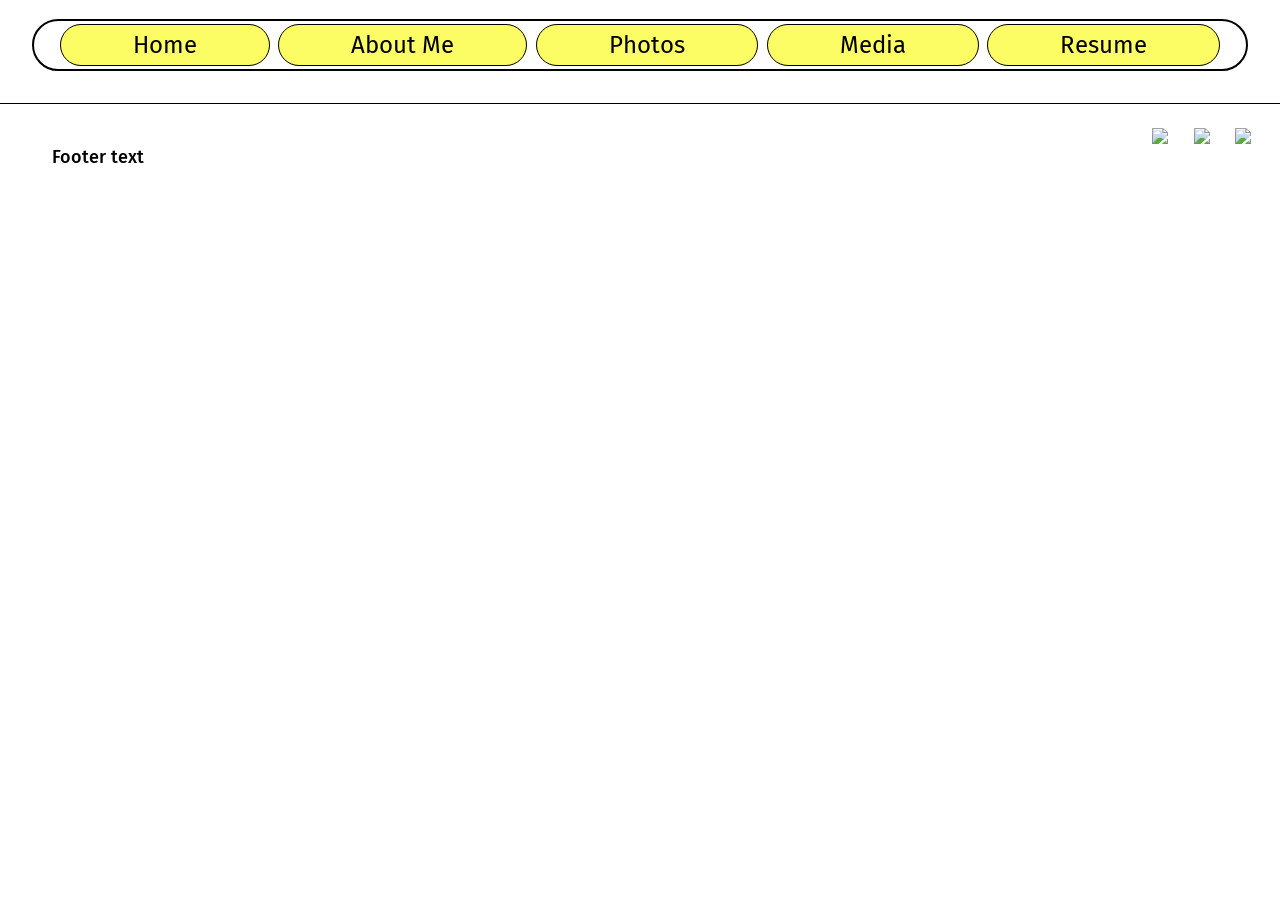
==== about.html @ b935eb1f "New pages, updated styling and navbar" ====
<!DOCTYPE html>
<html lang="en">
    <head>
        <meta charset="UTF-8">
        <meta http-equiv="X-UA-Compatible" content="IE=edge">
        <meta name="viewport" content="width=device-width, initial-scale=1.0">
        <title>Anaya Brodie | About Me</title>
        <link rel="stylesheet" href="style.css">
        <link rel="preconnect" href="https://fonts.googleapis.com">
        <link rel="preconnect" href="https://fonts.gstatic.com" crossorigin>
        <link href="https://fonts.googleapis.com/css2?family=Fira+Sans:ital,wght@0,400;0,500;0,600;1,400&family=Libre+Baskerville:ital,wght@0,400..700;1,400..700&display=swap" rel="stylesheet">

    
    </head>

    <body>
        <my-navbar></my-navbar>



        <my-footer></my-footer>
        <script src="component.js"></script>
    </body>
</html>
---- style.css ----
/* ------------------Body------------------ */
body {
    margin: 0 auto;
    padding: 0;
    display: flex;
    flex-direction: column;

    background-color: rgb(255, 255, 255);
    /* background-color: rgb(253, 253, 150); */
    /* background-color: rgb(252, 252, 100); */
    /* background-color: rgb(150, 253, 202); */
}
h1 {
    font-size: 90px;
    margin: 0;
}
h2 {
    font-size: 70px;
    margin: 0;
}
h5 {
    font-size: 24px;
}
a {
    text-decoration: none;
}

/* ------------------Font Classes------------------ */
.black-text {
    color: black;
}
.libre-baskerville {
    font-family: "Libre Baskerville", serif;
    font-optical-sizing: auto;
    font-style: normal;
}
.fira-sans-regular {
    font-family: "Fira Sans", sans-serif;
    font-weight: 400;
    font-style: normal;
}
.fira-sans-medium {
    font-family: "Fira Sans", sans-serif;
    font-weight: 500;
    font-style: normal;
}
.fira-sans-semibold {
    font-family: "Fira Sans", sans-serif;
    font-weight: 600;
    font-style: normal;
}
.fira-sans-regular-italic {
    font-family: "Fira Sans", sans-serif;
    font-weight: 400;
    font-style: italic;
}



/* ------------------Navigation Bar------------------ */
.navbar {
    max-width: 100%;
    margin: 1.2em 2em 1em 2em;
    border: 2px solid;
    border-radius: 100px;
    background-color: white;
    display: flex;
    justify-content: space-between;
    flex-direction: row;
}
.navbar a {
    height: fit-content;
    display: inline;
}
.navbar a img {
    height: 3em;
    display: inline;
    /* width: 3em; */
    margin-right: 1vw;
    margin-left: 1vw;
}
.nav {
    /* margin-left: auto; */
    display: flex;
    justify-content: space-between;
    width: 100%;
    padding: 0 2vw;
    align-items: center;
    line-height: 3em;
}
.option {
    font-weight: normal;
    margin: 0;
}
.option a {
    padding: 0.25em 3em;
    background-color: #FCFC64;
    border: 1px solid black;
    border-radius: 100px;
}



/* ------------------Footer------------------ */
footer {
    display: flex;
    margin-top: 1em;
    padding: 1.5em 1em 1em 1em;
    border-top: 1px black solid;
    flex-direction: row;
}
footer p {
    font-size: 18px;
    margin-left: 2em;
    line-height: 1.25em;
    color: rgba(0, 0, 0, 0.7);
}
.socials {
    display: flex;
    flex-direction: row;
    justify-content: flex-end;
    position: relative;
    margin-left: auto;
}
.socials img {
    margin-left: 1vw;
    margin-right: 1vw;
}



/* ------------------Home Page------------------ */
main {
    margin: 0 2em;
    position: relative;
    justify-content: center;
    text-align: center;

    overflow-y: hidden;
    /* border: 2px solid; */
    border-radius: 100px;

}
main img {
    width: 100%;
    font-size: 0px;
    object-fit:inherit;
    
}
#header-overlay {
    position: absolute;
    top: 0;
    left: 0;
    bottom: 0;
    right: 0;
    height: 100%;
    width: 60%;

    line-height: 7em;
    text-align: center;
}
#header {
    margin-top: 22%;
}
#header h1, #header h2 {
    color: #FCFC64;
    -webkit-text-stroke-width: 1px;
    -webkit-text-stroke-color: black;
}
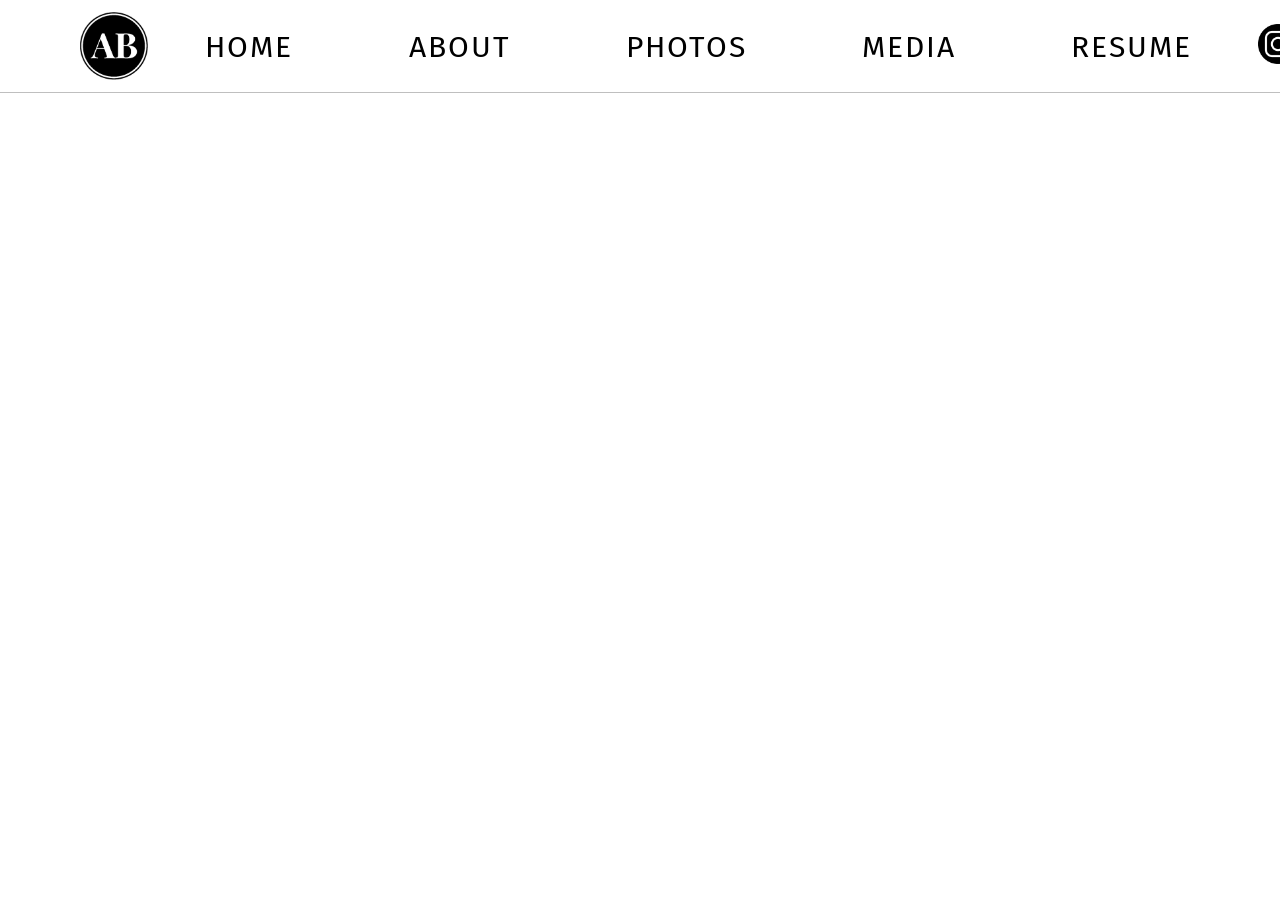
==== commit bd7a309e: "Implemented new banner and fonts" ====
--- a/about.html
+++ b/about.html
@@ -8,8 +8,8 @@
         <link rel="stylesheet" href="style.css">
         <link rel="preconnect" href="https://fonts.googleapis.com">
         <link rel="preconnect" href="https://fonts.gstatic.com" crossorigin>
-        <link href="https://fonts.googleapis.com/css2?family=Fira+Sans:ital,wght@0,400;0,500;0,600;1,400&family=Libre+Baskerville:ital,wght@0,400..700;1,400..700&display=swap" rel="stylesheet">
-
+        <link href="https://fonts.googleapis.com/css2?family=Fira+Sans:ital,wght@0,400;0,500;0,600;1,400&display=swap" rel="stylesheet">
+        <link href="https://fonts.googleapis.com/css2?family=Syne:wght@400..800&display=swap" rel="stylesheet">
     
     </head>
 
--- a/style.css
+++ b/style.css
@@ -1,6 +1,6 @@
 /* ------------------Body------------------ */
 body {
-    margin: 0 auto;
+    margin: 0;
     padding: 0;
     display: flex;
     flex-direction: column;
@@ -11,15 +11,15 @@
     /* background-color: rgb(150, 253, 202); */
 }
 h1 {
-    font-size: 90px;
+    font-size: 180px;
     margin: 0;
 }
 h2 {
-    font-size: 70px;
+    font-size: 56px;
     margin: 0;
 }
 h5 {
-    font-size: 24px;
+    font-size: 30px;
 }
 a {
     text-decoration: none;
@@ -55,54 +55,91 @@
     font-style: italic;
 }
 
+.playfair-display-900 {
+  font-family: "Playfair Display", serif;
+  font-optical-sizing: auto;
+  font-weight: 900;
+  font-style: normal;
+}
+.abril-fatface-regular {
+  font-family: "Abril Fatface", serif;
+  font-weight: 400;
+  font-style: normal;
+}
+.archivo-black-regular {
+  font-family: "Archivo Black", sans-serif;
+  font-weight: 400;
+  font-style: normal;
+}
+.syne-700 {
+  font-family: "Syne", sans-serif;
+  font-optical-sizing: auto;
+  font-weight: 700;
+  font-style: normal;
+}
 
 
 /* ------------------Navigation Bar------------------ */
 .navbar {
     max-width: 100%;
-    margin: 1.2em 2em 1em 2em;
-    border: 2px solid;
-    border-radius: 100px;
+    margin: 0;
+    padding: 0.75em 5em;
+    display: flex;
+    flex-direction: row;
+    justify-content: space-between;
+    align-items: center;
     background-color: white;
-    display: flex;
-    justify-content: space-between;
-    flex-direction: row;
-}
-.navbar a {
+    border-bottom: 1.5px solid rgba(0, 0, 0, 0.25);
+}
+/* .navbar a {
+    width: fit-content;
     height: fit-content;
     display: inline;
-}
-.navbar a img {
-    height: 3em;
+} */
+
+.logo img {
+    height: 4.25em;
+    display: block;
+}
+
+.nav {
+    display: flex;
+    justify-content: center;
+    align-items: center;
+    flex-grow: 1;
+}
+/* .nav a img {
+    height: 4em;
     display: inline;
-    /* width: 3em; */
-    margin-right: 1vw;
+    /* width: 3em;
+    /* margin-right: 1vw;
     margin-left: 1vw;
-}
-.nav {
-    /* margin-left: auto; */
-    display: flex;
-    justify-content: space-between;
-    width: 100%;
-    padding: 0 2vw;
-    align-items: center;
-    line-height: 3em;
-}
+} */
+
 .option {
     font-weight: normal;
     margin: 0;
 }
 .option a {
-    padding: 0.25em 3em;
-    background-color: #FCFC64;
-    border: 1px solid black;
-    border-radius: 100px;
+    padding: 0.25em 4.5vw;
+    text-decoration: none;
+    letter-spacing: 2px;
+}
+
+.socials {
+    display: flex;
+    flex-direction: row;
+    justify-content: center;
+}
+.socials img {
+    height: 2.5em;
+    padding: 0 0.5em;
 }
 
 
 
 /* ------------------Footer------------------ */
-footer {
+/* footer {
     display: flex;
     margin-top: 1em;
     padding: 1.5em 1em 1em 1em;
@@ -125,23 +162,21 @@
 .socials img {
     margin-left: 1vw;
     margin-right: 1vw;
-}
+} */
 
 
 
 /* ------------------Home Page------------------ */
-main {
-    margin: 0 2em;
+#home-main {
+    margin: 0;
+    /* border-top: 1px solid black; */
     position: relative;
     justify-content: center;
     text-align: center;
-
     overflow-y: hidden;
-    /* border: 2px solid; */
-    border-radius: 100px;
-
-}
-main img {
+
+}
+#home-main img {
     width: 100%;
     font-size: 0px;
     object-fit:inherit;
@@ -154,16 +189,19 @@
     bottom: 0;
     right: 0;
     height: 100%;
-    width: 60%;
-
-    line-height: 7em;
-    text-align: center;
-}
-#header {
-    margin-top: 22%;
-}
-#header h1, #header h2 {
-    color: #FCFC64;
-    -webkit-text-stroke-width: 1px;
-    -webkit-text-stroke-color: black;
-}
+    width: 100%;
+}
+
+#header h2 {
+    color: #1A2238;
+    margin-top: 12%;
+    margin-left: 10%;
+    letter-spacing: 1px;
+    text-align: left;
+    white-space: pre;
+}
+#header h1 {
+    color: #1A2238;
+    letter-spacing: -3px;
+    -webkit-text-stroke: 1px #1A2238;
+}
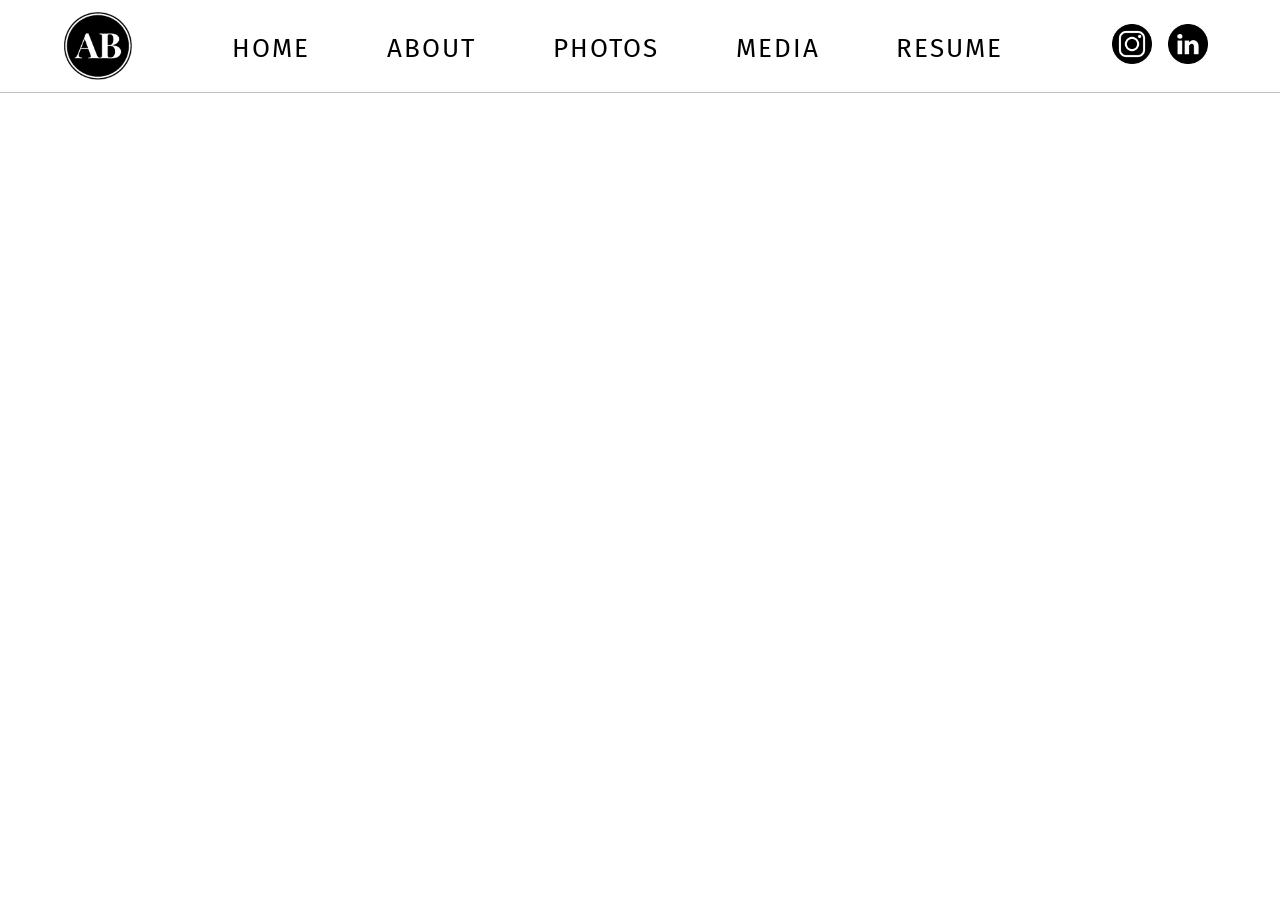
==== commit 77907313: "Added page transistions, updated homepage eyecacthers" ====
--- a/about.html
+++ b/about.html
@@ -14,6 +14,7 @@
     </head>
 
     <body>
+        <div id="fade-overlay"></div>
         <my-navbar></my-navbar>
 
 
--- a/style.css
+++ b/style.css
@@ -15,7 +15,7 @@
     margin: 0;
 }
 h2 {
-    font-size: 56px;
+    font-size: 40px;
     margin: 0;
 }
 h5 {
@@ -24,15 +24,31 @@
 a {
     text-decoration: none;
 }
+
+
+/* ------------------Fade Overlay------------------ */
+#fade-overlay {
+    position: fixed;
+    top: 0;
+    left: 0;
+    width: 100%;
+    height: 100%;
+    background-color: white;
+    z-index: 10000;
+    pointer-events: none;
+    transition: opacity 0.6s ease-in-out;
+}
+.fade-out {
+    opacity: 0;
+}
+
 
 /* ------------------Font Classes------------------ */
 .black-text {
     color: black;
 }
-.libre-baskerville {
-    font-family: "Libre Baskerville", serif;
-    font-optical-sizing: auto;
-    font-style: normal;
+.dark-navy-text {
+    color: #1A2238;
 }
 .fira-sans-regular {
     font-family: "Fira Sans", sans-serif;
@@ -53,23 +69,6 @@
     font-family: "Fira Sans", sans-serif;
     font-weight: 400;
     font-style: italic;
-}
-
-.playfair-display-900 {
-  font-family: "Playfair Display", serif;
-  font-optical-sizing: auto;
-  font-weight: 900;
-  font-style: normal;
-}
-.abril-fatface-regular {
-  font-family: "Abril Fatface", serif;
-  font-weight: 400;
-  font-style: normal;
-}
-.archivo-black-regular {
-  font-family: "Archivo Black", sans-serif;
-  font-weight: 400;
-  font-style: normal;
 }
 .syne-700 {
   font-family: "Syne", sans-serif;
@@ -91,31 +90,16 @@
     background-color: white;
     border-bottom: 1.5px solid rgba(0, 0, 0, 0.25);
 }
-/* .navbar a {
-    width: fit-content;
-    height: fit-content;
-    display: inline;
-} */
-
 .logo img {
     height: 4.25em;
     display: block;
 }
-
 .nav {
     display: flex;
     justify-content: center;
     align-items: center;
     flex-grow: 1;
 }
-/* .nav a img {
-    height: 4em;
-    display: inline;
-    /* width: 3em;
-    /* margin-right: 1vw;
-    margin-left: 1vw;
-} */
-
 .option {
     font-weight: normal;
     margin: 0;
@@ -125,7 +109,6 @@
     text-decoration: none;
     letter-spacing: 2px;
 }
-
 .socials {
     display: flex;
     flex-direction: row;
@@ -136,6 +119,70 @@
     padding: 0 0.5em;
 }
 
+/* --------Navigation Bar - OPTIMIZED -------- */
+.nav-toggle, .nav-button {
+    display: none;
+}
+@media screen and (max-width: 1600px) {
+    .navbar {
+        padding: 0.75em 4em; 
+    }
+    .option a {
+        padding: 0.25em 3vw;
+        font-size: 26px;
+    }
+}
+@media screen and (max-width: 1024px) {
+    .navbar {
+        padding: 0.75em 2em; 
+    }
+    .option a {
+        padding: 0.25em 2vw;
+        font-size: 20px;
+    }
+}
+@media screen and (max-width: 850px) {
+    .navbar {
+        position: relative; 
+    }
+    .nav-button {
+        display: block;
+        font-size: 20px;
+        letter-spacing: 2px;
+        cursor: pointer;
+        padding: 10px;
+        border-left: 1px solid rgba(0,0,0,0.1);
+        border-right: 1px solid rgba(0,0,0,0.1);
+    }
+    .nav {
+        display: none; 
+        flex-direction: column;
+        
+        position: absolute;
+        top: 100%;
+        left: 50%; /* Move the left edge to the center of the navbar */
+        transform: translateX(-61.5%);
+        width: 200px;
+        
+        background-color: white;
+        border: 1.5px solid rgba(0, 0, 0, 0.25);
+        z-index: 999;
+    }
+    .option a {
+        padding: 0.5em;
+        display: block;
+        text-align: center;
+        border-bottom: 1.5px solid rgba(0, 0, 0, 0.25);
+    }
+    .nav-toggle:checked ~ .nav {
+        display: flex;
+    }
+    .nav-toggle {
+        display: none;
+    }
+    .logo img { height: 3em; }
+    .socials img { height: 2em; }
+}
 
 
 /* ------------------Footer------------------ */
@@ -193,15 +240,12 @@
 }
 
 #header h2 {
-    color: #1A2238;
-    margin-top: 12%;
-    margin-left: 10%;
+    margin-top: 18%;
+    margin-left: 6%;
     letter-spacing: 1px;
     text-align: left;
     white-space: pre;
 }
 #header h1 {
-    color: #1A2238;
     letter-spacing: -3px;
-    -webkit-text-stroke: 1px #1A2238;
-}
+}
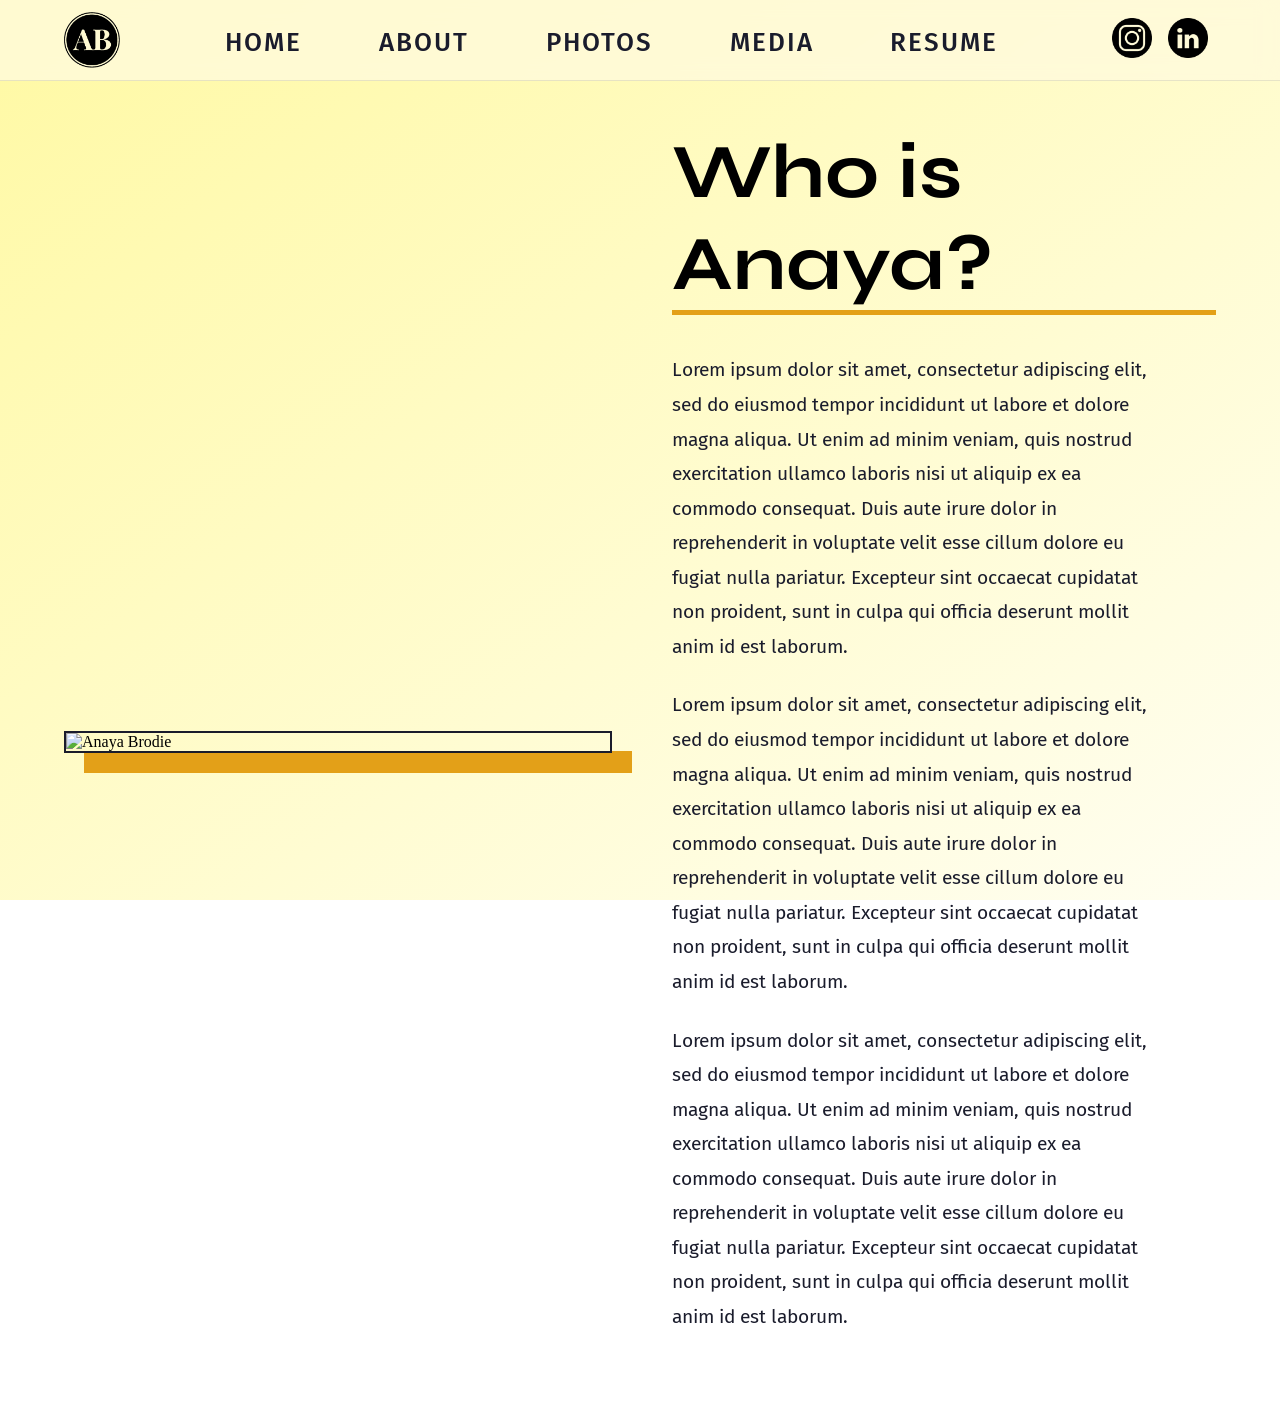
==== commit 836b7af3: "Finish about.html" ====
--- a/about.html
+++ b/about.html
@@ -17,7 +17,38 @@
         <div id="fade-overlay"></div>
         <my-navbar></my-navbar>
 
+        <main class="amain">
+            <div class="about-visuals">
+                <div class="img-wrapper">
+                    <img src="images/improv-1.jpg" alt="Anaya Brodie">
+                </div>
+            </div>
 
+            <div class="about-content">
+                <h1 class="dark-navy-text syne-700">Who is Anaya?</h1>
+                <p class="para fira-sans-regular">
+                    Lorem ipsum dolor sit amet, consectetur adipiscing elit, sed do eiusmod tempor 
+                    incididunt ut labore et dolore magna aliqua. Ut enim ad minim veniam, quis 
+                    nostrud exercitation ullamco laboris nisi ut aliquip ex ea commodo consequat. 
+                    Duis aute irure dolor in reprehenderit in voluptate velit esse cillum dolore eu fugiat nulla pariatur. 
+                    Excepteur sint occaecat cupidatat non proident, sunt in culpa qui officia deserunt mollit anim id est laborum.
+                </p>
+                <p class="para fira-sans-regular">
+                    Lorem ipsum dolor sit amet, consectetur adipiscing elit, sed do eiusmod tempor 
+                    incididunt ut labore et dolore magna aliqua. Ut enim ad minim veniam, quis 
+                    nostrud exercitation ullamco laboris nisi ut aliquip ex ea commodo consequat. 
+                    Duis aute irure dolor in reprehenderit in voluptate velit esse cillum dolore eu fugiat nulla pariatur. 
+                    Excepteur sint occaecat cupidatat non proident, sunt in culpa qui officia deserunt mollit anim id est laborum.
+                </p>
+                <p class="para fira-sans-regular">
+                    Lorem ipsum dolor sit amet, consectetur adipiscing elit, sed do eiusmod tempor 
+                    incididunt ut labore et dolore magna aliqua. Ut enim ad minim veniam, quis 
+                    nostrud exercitation ullamco laboris nisi ut aliquip ex ea commodo consequat. 
+                    Duis aute irure dolor in reprehenderit in voluptate velit esse cillum dolore eu fugiat nulla pariatur. 
+                    Excepteur sint occaecat cupidatat non proident, sunt in culpa qui officia deserunt mollit anim id est laborum.
+                </p>
+            </div>
+        </main>
 
         <my-footer></my-footer>
         <script src="component.js"></script>
--- a/style.css
+++ b/style.css
@@ -5,17 +5,19 @@
     display: flex;
     flex-direction: column;
 
-    background-color: rgb(255, 255, 255);
-    /* background-color: rgb(253, 253, 150); */
-    /* background-color: rgb(252, 252, 100); */
-    /* background-color: rgb(150, 253, 202); */
+    background: linear-gradient(145deg, #FFF9A3 0%, #FFFEF2 100%);
+    background-attachment: fixed;
 }
 h1 {
-    font-size: 180px;
+    font-size: 140px;
     margin: 0;
 }
 h2 {
     font-size: 40px;
+    margin: 0;
+}
+h3 {
+    font-size: 56px;
     margin: 0;
 }
 h5 {
@@ -44,11 +46,8 @@
 
 
 /* ------------------Font Classes------------------ */
-.black-text {
-    color: black;
-}
-.dark-navy-text {
-    color: #1A2238;
+.navy-text {
+    color: #1A1C2C;
 }
 .fira-sans-regular {
     font-family: "Fira Sans", sans-serif;
@@ -87,11 +86,12 @@
     flex-direction: row;
     justify-content: space-between;
     align-items: center;
-    background-color: white;
-    border-bottom: 1.5px solid rgba(0, 0, 0, 0.25);
+    background-color: rgba(255, 250, 220, 0.8); /* Semi-transparent pastel */
+    backdrop-filter: blur(10px); /* Modern "glass" effect */
+    border-bottom: 1px solid rgba(26, 28, 44, 0.1);
 }
 .logo img {
-    height: 4.25em;
+    height: 3.5em;
     display: block;
 }
 .nav {
@@ -108,6 +108,13 @@
     padding: 0.25em 4.5vw;
     text-decoration: none;
     letter-spacing: 2px;
+    color: #1A1C2C;
+    font-weight: 500;
+}
+.option a:hover {
+    text-decoration: underline;
+    text-underline-offset: 8px;
+    color: #565d91;
 }
 .socials {
     display: flex;
@@ -185,67 +192,208 @@
 }
 
 
-/* ------------------Footer------------------ */
-/* footer {
-    display: flex;
-    margin-top: 1em;
-    padding: 1.5em 1em 1em 1em;
-    border-top: 1px black solid;
-    flex-direction: row;
-}
-footer p {
-    font-size: 18px;
-    margin-left: 2em;
-    line-height: 1.25em;
-    color: rgba(0, 0, 0, 0.7);
-}
-.socials {
-    display: flex;
-    flex-direction: row;
-    justify-content: flex-end;
+/* ------------------Home Page------------------ */
+#hero-layout {
+    width: 100%;
+    display: flex;
+    justify-content: center;
+    align-items: flex-start; 
+    height: 95vh; 
+    overflow: hidden;
+    
+}
+.hero-container {
     position: relative;
-    margin-left: auto;
-}
-.socials img {
-    margin-left: 1vw;
-    margin-right: 1vw;
-} */
-
-
-
-/* ------------------Home Page------------------ */
-#home-main {
-    margin: 0;
-    /* border-top: 1px solid black; */
-    position: relative;
-    justify-content: center;
+    display: flex;
+    justify-content: center;
+    width: 100%;
+    /* ADJUST THIS: This is the gap between your Navbar and the Image */
+    margin-top: 0; 
+}
+.hero-image {
+    display: block;
+    width: auto;
+    height: 95.5vh;
+    object-fit: contain;
+    /* filter: drop-shadow(0 10px 30px rgba(0,0,0,0.1)); */
+}
+#header {
+    position: absolute;
+    bottom: 20%; 
+    width: 100%;
     text-align: center;
-    overflow-y: hidden;
-
-}
-#home-main img {
-    width: 100%;
-    font-size: 0px;
-    object-fit:inherit;
-    
-}
-#header-overlay {
-    position: absolute;
-    top: 0;
-    left: 0;
-    bottom: 0;
-    right: 0;
-    height: 100%;
-    width: 100%;
-}
-
+    z-index: 10;
+}
+#header h1 {
+    margin: 0;
+    line-height: 0.9;
+    text-shadow: 
+        -2px -2px 0 white,
+        2px -2px 0 white,
+        -2px  2px 0 white,
+        2px  2px 0 white;
+}
 #header h2 {
-    margin-top: 18%;
-    margin-left: 6%;
+    margin-top: 0.2em;
+    letter-spacing: 2px;
+    color: white;
+}
+
+
+/* ------------------Resume Page------------------ */
+#resume-main {
+    padding: 2em 0;
+    display: flex;
+    justify-content: center;
+    align-items: flex-start;
+    gap: 9vw; /* Space between columns */
+    /* background: linear-gradient(135deg, #F9F9A3 0%, #F8F2F9 100%); */
+}
+.container {
+    flex: 0 1 37.5vw;
+    min-width: 300px;
+    display: flex;
+    flex-direction: column;
+    align-items: center;
+}
+.img-container, .resume-scroll-container .scroll-wrapper {
+    width: 100%;
+    aspect-ratio: 1 / 1; /* This ensures the height always matches the width */
+    margin: 1em 0;
+    border: 2px solid #1A1C2C;
+    box-sizing: border-box;
+    display: flex;
+    align-items: flex-start; /* Keeps resume/image at the top */
+    background-color: white;
+    box-shadow: 0 10px 30px rgba(0, 0, 0, 0.05);
+    overflow: hidden; /* Standard for headshot */
+}
+.img-container img {
+    display: block;
+    width: 100%;
+    height: auto;
+}
+.resume-scroll-container .scroll-wrapper {
+    overflow-y: scroll;
+}
+.scroll-wrapper img {
+    width: 100%;
+    height: auto;
+    display: block;
+}
+.scroll-wrapper::-webkit-scrollbar {
+    width: 6px;
+}
+.scroll-wrapper::-webkit-scrollbar-thumb {
+    background: #f2c1f8;
+    border-radius: 10px;
+}
+.download-button {
+    background-color: #E3A018; /* Rich Amber */
+    color: white !important;
+    border: none;
+    padding: 10px 22px;
+    border-radius: 4px;
+    text-transform: uppercase;
     letter-spacing: 1px;
+    font-size: 0.85em;
+    transition: 0.3s ease;
+}
+
+.download-button:hover {
+    background-color: #1A1C2C; /* Swaps to Navy on hover for a sharp look */
+    transform: translateY(-2px);
+    box-shadow: 0 5px 15px rgba(227, 160, 24, 0.3);
+}
+.download-button:active {
+    transform: translateY(0) scale(0.98);
+}
+
+
+/* ------------------Photos Page------------------ */
+#photo-main {
+    padding: 3em 1vw;
+    display: flex;
+    justify-content: center;
+    align-items: flex-start;
+    gap: 1.5vw;
+    min-height: 100vh;
+    box-sizing: border-box;
+}
+.photo-col {
+    flex: 3;
+    display: flex;
+    flex-direction: column;
+    gap: 20px;
+}
+.buffer-col {
+    flex: 1;
+    text-align: center;
+    padding-top: 10vh;
+    position: sticky;
+    top: 20%;
+}
+.photo-col img {
+    width: 100%;
+    height: auto;
+    border: 2px solid #1A1C2C;
+    box-shadow: 0 10px 25px rgba(0,0,0,0.1);
+}
+.buffer-col h3 {
+    font-size: 8em;
+    line-height: 1.4;
+    text-transform: uppercase;
+    letter-spacing: 2px;
+    writing-mode: vertical-rl;
+    text-orientation: mixed;
+}
+
+
+/* ------------------About Page------------------ */
+.amain {
+    display: grid;
+    grid-template-columns: 1fr 1fr;
+    align-items: center;
+    gap: 5vw;
+    padding: 5vh 5vw;
+    min-height: 100vh;
+    width: 100%;
+    box-sizing: border-box;
+}
+.about-visuals {
+    width: 100%;
+}
+.img-wrapper img {
+    width: 100%;
+    height: auto;
+    display: block;
+    border: 2px solid #1A1C2C;
+    box-shadow: 20px 20px 0px #E3A018; 
+}
+.about-content {
     text-align: left;
-    white-space: pre;
-}
-#header h1 {
-    letter-spacing: -3px;
-}
+}
+.about-content h1 {
+    font-size: clamp(3rem, 6vw, 5.5rem);
+    margin-bottom: 0.5em;
+    border-bottom: 5px solid #E3A018;
+    width: fit-content;
+}
+.para {
+    font-size: 1.2rem;
+    line-height: 1.8;
+    color: #1A1C2C;
+    margin-bottom: 1.5rem;
+    max-width: 90%;
+}
+
+
+@media (max-width: 1024px) {
+    .amain {
+        grid-template-columns: 1fr; /* Switches to 1 column */
+        padding-top: 10vh;
+    }
+    .about-content {
+        margin-top: 3em;
+    }
+}
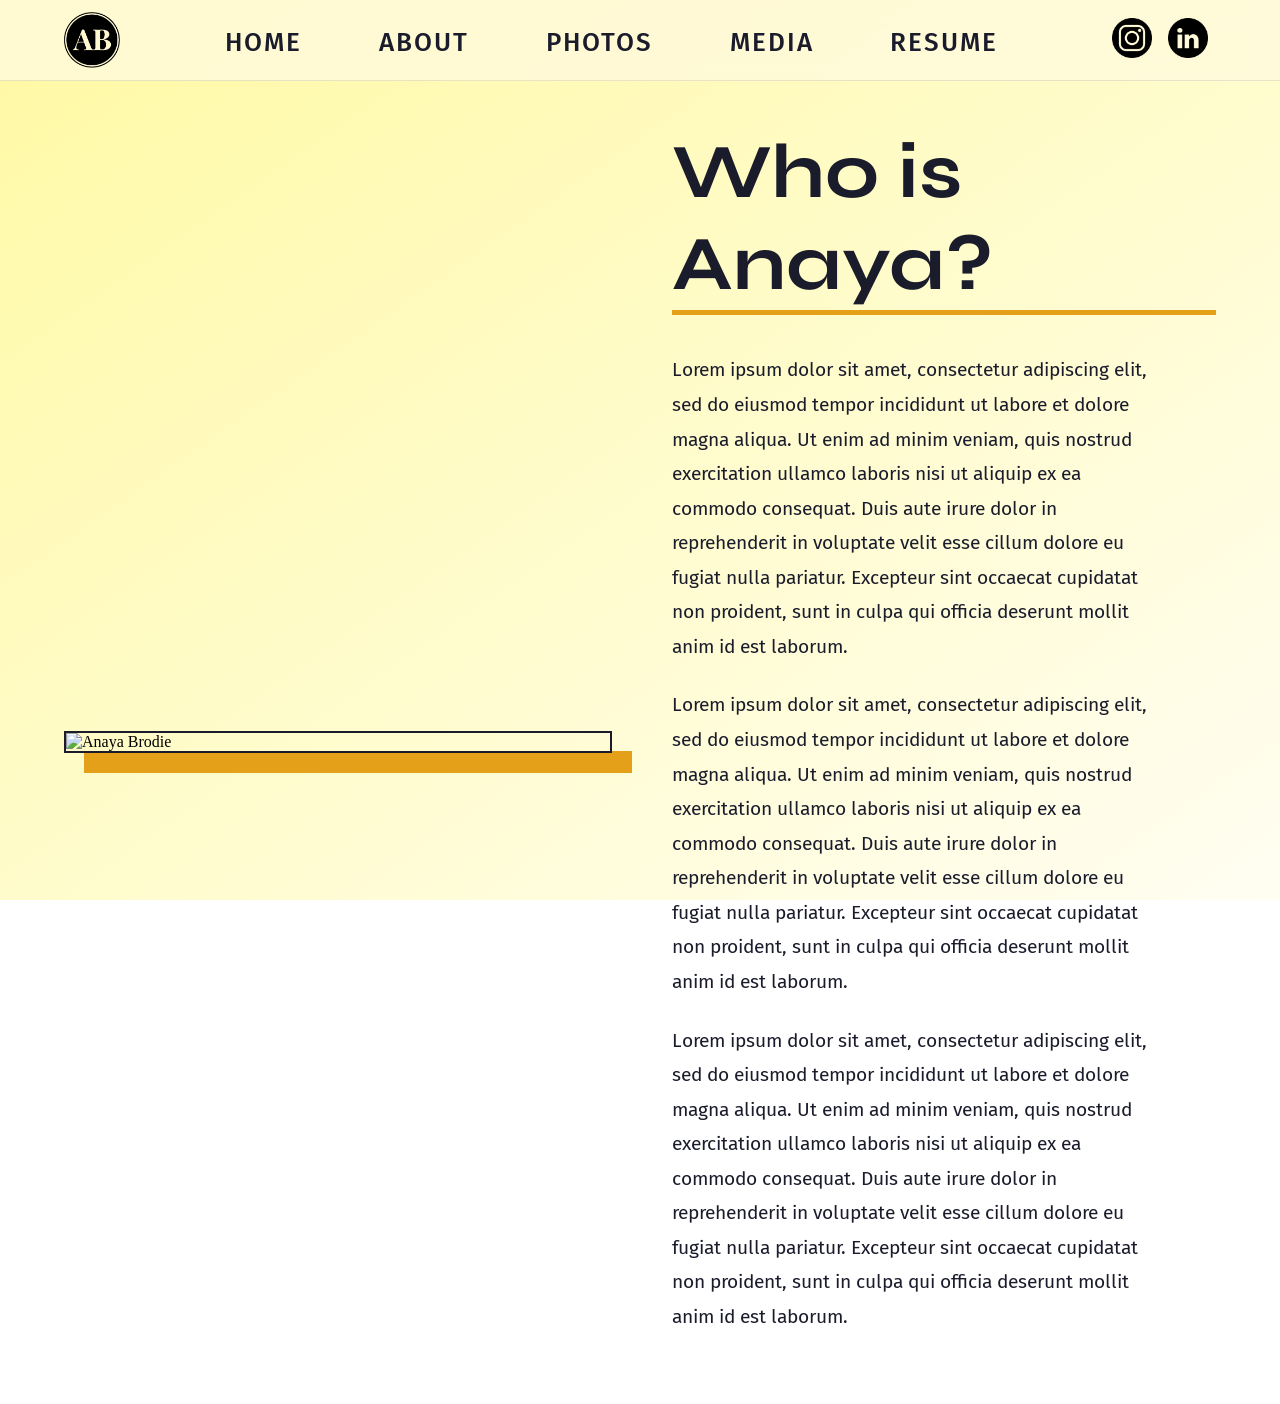
==== commit 0a91c3a1: "added videos, and tab icon" ====
--- a/about.html
+++ b/about.html
@@ -5,6 +5,7 @@
         <meta http-equiv="X-UA-Compatible" content="IE=edge">
         <meta name="viewport" content="width=device-width, initial-scale=1.0">
         <title>Anaya Brodie | About Me</title>
+        <link rel="icon" href="images/assets/Anaya-Logo.png" type="image/x-icon">
         <link rel="stylesheet" href="style.css">
         <link rel="preconnect" href="https://fonts.googleapis.com">
         <link rel="preconnect" href="https://fonts.gstatic.com" crossorigin>
@@ -25,7 +26,7 @@
             </div>
 
             <div class="about-content">
-                <h1 class="dark-navy-text syne-700">Who is Anaya?</h1>
+                <h1 class="navy-text syne-700">Who is Anaya?</h1>
                 <p class="para fira-sans-regular">
                     Lorem ipsum dolor sit amet, consectetur adipiscing elit, sed do eiusmod tempor 
                     incididunt ut labore et dolore magna aliqua. Ut enim ad minim veniam, quis 
--- a/style.css
+++ b/style.css
@@ -396,4 +396,76 @@
     .about-content {
         margin-top: 3em;
     }
+}
+
+
+/* ------------------Photos Page------------------ */
+.media-main {
+    width: 100vw;
+    min-height: 100vh;
+    padding: 5vh 5vw;
+    box-sizing: border-box;
+    display: flex;
+    flex-direction: column;
+    align-items: center;
+}
+
+.media-heading {
+    font-size: clamp(3rem, 6vw, 5rem);
+    margin-bottom: 2rem;
+    text-align: center;
+}
+
+/* Row Container: Uses Grid for a 2-column layout */
+.video-row {
+    display: grid;
+    grid-template-columns: 1fr 1fr; /* Two side-by-side equal columns */
+    gap: 4vw;
+    width: 100%;
+    max-width: 1600px;
+    margin-bottom: 4rem; /* Space between YouTube row and .mov row */
+}
+
+.video-card {
+    display: flex;
+    flex-direction: column;
+    align-items: center;
+    width: 100%;
+}
+
+/* Maintains a strict 16:9 widescreen ratio for videos */
+.media-wrapper {
+    position: relative;
+    width: 100%;
+    padding-top: 56.25%; /* 16:9 Aspect Ratio */
+    background-color: #000;
+    border: 2px solid #1A1C2C;
+    box-shadow: 12px 12px 0px #E3A018; /* Matching your Amber brand shadow */
+}
+
+.media-wrapper iframe,
+.media-wrapper video {
+    position: absolute;
+    top: 0;
+    left: 0;
+    width: 100%;
+    height: 100%;
+    object-fit: cover;
+}
+
+/* Titles beneath videos */
+.video-title {
+    margin-top: 1.2rem;
+    font-size: 1.25rem;
+    color: #1A1C2C;
+    text-align: center;
+    letter-spacing: 0.5px;
+}
+
+/* Responsive: Stacks videos vertically on smaller screens */
+@media (max-width: 900px) {
+    .video-row {
+        grid-template-columns: 1fr;
+        gap: 3rem;
+    }
 }
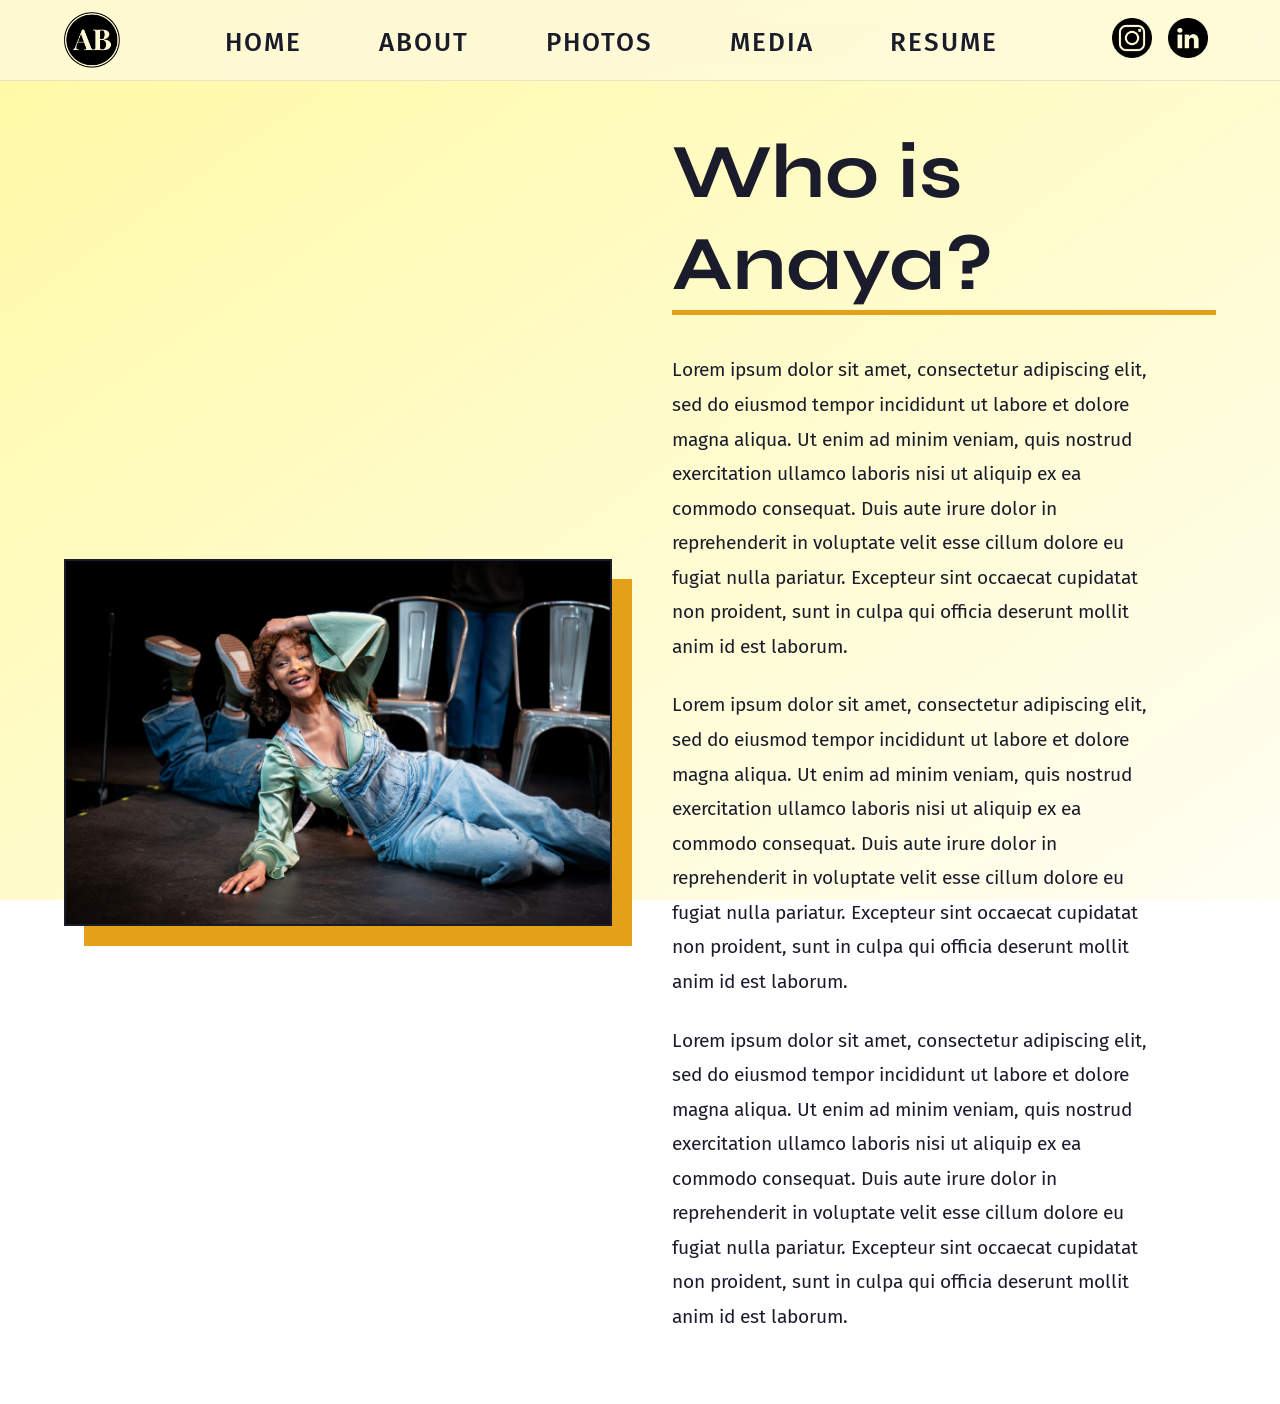
==== commit 11787cd5: "Update about.html" ====
--- a/about.html
+++ b/about.html
@@ -21,7 +21,7 @@
         <main class="amain">
             <div class="about-visuals">
                 <div class="img-wrapper">
-                    <img src="images/improv-1.jpg" alt="Anaya Brodie">
+                    <img src="images/improv-1.JPG" alt="Anaya Brodie">
                 </div>
             </div>
 
--- a/style.css
+++ b/style.css
@@ -85,6 +85,7 @@
     display: flex;
     flex-direction: row;
     justify-content: space-between;
+    z-index: 1000;
     align-items: center;
     background-color: rgba(255, 250, 220, 0.8); /* Semi-transparent pastel */
     backdrop-filter: blur(10px); /* Modern "glass" effect */
@@ -126,7 +127,7 @@
     padding: 0 0.5em;
 }
 
-/* --------Navigation Bar - OPTIMIZED -------- */
+/* ------------------Navigation Bar - OPTIMIZED------------------ */
 .nav-toggle, .nav-button {
     display: none;
 }
@@ -207,7 +208,6 @@
     display: flex;
     justify-content: center;
     width: 100%;
-    /* ADJUST THIS: This is the gap between your Navbar and the Image */
     margin-top: 0; 
 }
 .hero-image {
@@ -237,6 +237,196 @@
     margin-top: 0.2em;
     letter-spacing: 2px;
     color: white;
+}
+
+/* ------------------Home Page - OPTIMIZED------------------ */
+@media (max-width: 850px) {
+    #header h1 {
+        font-size: 84px;
+    }
+    #header h2 {
+        font-size: 30px;
+    }
+}
+@media (max-width: 400px) {
+    #header h1 {
+        font-size: 60px;
+    }
+    #header h2 {
+        font-size: 25px;
+    }
+}
+
+/* ------------------About Page------------------ */
+.amain {
+    display: grid;
+    grid-template-columns: 1fr 1fr;
+    align-items: center;
+    gap: 5vw;
+    padding: 5vh 5vw;
+    min-height: 100vh;
+    width: 100%;
+    box-sizing: border-box;
+}
+.about-visuals {
+    width: 100%;
+}
+.img-wrapper img {
+    width: 100%;
+    height: auto;
+    display: block;
+    border: 2px solid #1A1C2C;
+    box-shadow: 20px 20px 0px #E3A018; 
+}
+.about-content {
+    text-align: left;
+}
+.about-content h1 {
+    font-size: clamp(3rem, 6vw, 5.5rem);
+    margin-bottom: 0.5em;
+    border-bottom: 5px solid #E3A018;
+    width: fit-content;
+}
+.para {
+    font-size: 1.2rem;
+    line-height: 1.8;
+    color: #1A1C2C;
+    margin-bottom: 1.5rem;
+    max-width: 90%;
+}
+
+/* ------------------About Page - OPTIMIZED------------------ */
+@media (max-width: 1024px) {
+    .amain {
+        grid-template-columns: 1fr; /* Switches to 1 column */
+        padding-top: 10vh;
+    }
+    .about-content {
+        margin-top: 3em;
+    }
+}
+
+
+/* ------------------Photos Page------------------ */
+#photo-main {
+    padding: 3em 1vw;
+    display: flex;
+    justify-content: center;
+    align-items: flex-start;
+    gap: 1.5vw;
+    min-height: 100vh;
+    box-sizing: border-box;
+}
+.photo-col {
+    flex: 3;
+    display: flex;
+    flex-direction: column;
+    gap: 20px;
+}
+.buffer-col {
+    flex: 1;
+    text-align: center;
+    padding-top: 10vh;
+    position: sticky;
+    top: 20%;
+}
+.photo-col img {
+    width: 100%;
+    height: auto;
+    border: 2px solid #1A1C2C;
+    box-shadow: 0 10px 25px rgba(0,0,0,0.1);
+}
+.buffer-col h3 {
+    font-size: 8em;
+    line-height: 1.4;
+    text-transform: uppercase;
+    letter-spacing: 2px;
+    writing-mode: vertical-rl;
+    text-orientation: mixed;
+}
+/* ------------------Photos Page - OPTIMIZED------------------ */
+.photos-heading {
+    display: none;
+}
+@media (max-width: 850px) {
+    #photo-main {
+        flex-direction: column;
+        align-items: center;
+        gap: 1.5em;
+        margin: 0 2em;
+    }
+    .buffer-col {
+        display: none;
+    }
+    .photos-heading {
+        display: block;
+        font-size: clamp(3rem, 6vw, 5rem);
+        text-align: center;
+    }
+}
+
+
+
+/* ------------------Media Page------------------ */
+.media-main {
+    width: 100%;
+    min-height: 100vh;
+    padding: 5vh 5vw;
+    box-sizing: border-box;
+    display: flex;
+    flex-direction: column;
+    align-items: center;
+}
+.media-heading {
+    font-size: clamp(3rem, 6vw, 5rem);
+    margin-bottom: 2rem;
+    text-align: center;
+}
+.video-row {
+    display: grid;
+    grid-template-columns: 1fr 1fr;
+    gap: 4vw;
+    width: 100%;
+    max-width: 1600px;
+    margin-bottom: 4rem;
+}
+.video-card {
+    display: flex;
+    flex-direction: column;
+    align-items: center;
+    width: 100%;
+}
+.media-wrapper {
+    position: relative;
+    width: 100%;
+    padding-top: 56.25%; /* 16:9 Aspect Ratio */
+    background-color: #000;
+    border: 2px solid #1A1C2C;
+    box-shadow: 12px 12px 0px #E3A018;
+}
+.media-wrapper iframe,
+.media-wrapper video {
+    position: absolute;
+    top: 0;
+    left: 0;
+    width: 100%;
+    height: 100%;
+    object-fit: cover;
+}
+.video-title {
+    margin-top: 1.2rem;
+    font-size: 1.25rem;
+    color: #1A1C2C;
+    text-align: center;
+    letter-spacing: 0.5px;
+}
+
+/* ------------------Media Page - OPTIMIZED------------------ */
+@media (max-width: 900px) {
+    .video-row {
+        grid-template-columns: 1fr;
+        gap: 3rem;
+    }
 }
 
 
@@ -299,7 +489,6 @@
     font-size: 0.85em;
     transition: 0.3s ease;
 }
-
 .download-button:hover {
     background-color: #1A1C2C; /* Swaps to Navy on hover for a sharp look */
     transform: translateY(-2px);
@@ -309,163 +498,15 @@
     transform: translateY(0) scale(0.98);
 }
 
-
-/* ------------------Photos Page------------------ */
-#photo-main {
-    padding: 3em 1vw;
-    display: flex;
-    justify-content: center;
-    align-items: flex-start;
-    gap: 1.5vw;
-    min-height: 100vh;
-    box-sizing: border-box;
-}
-.photo-col {
-    flex: 3;
-    display: flex;
-    flex-direction: column;
-    gap: 20px;
-}
-.buffer-col {
-    flex: 1;
-    text-align: center;
-    padding-top: 10vh;
-    position: sticky;
-    top: 20%;
-}
-.photo-col img {
-    width: 100%;
-    height: auto;
-    border: 2px solid #1A1C2C;
-    box-shadow: 0 10px 25px rgba(0,0,0,0.1);
-}
-.buffer-col h3 {
-    font-size: 8em;
-    line-height: 1.4;
-    text-transform: uppercase;
-    letter-spacing: 2px;
-    writing-mode: vertical-rl;
-    text-orientation: mixed;
-}
-
-
-/* ------------------About Page------------------ */
-.amain {
-    display: grid;
-    grid-template-columns: 1fr 1fr;
-    align-items: center;
-    gap: 5vw;
-    padding: 5vh 5vw;
-    min-height: 100vh;
-    width: 100%;
-    box-sizing: border-box;
-}
-.about-visuals {
-    width: 100%;
-}
-.img-wrapper img {
-    width: 100%;
-    height: auto;
-    display: block;
-    border: 2px solid #1A1C2C;
-    box-shadow: 20px 20px 0px #E3A018; 
-}
-.about-content {
-    text-align: left;
-}
-.about-content h1 {
-    font-size: clamp(3rem, 6vw, 5.5rem);
-    margin-bottom: 0.5em;
-    border-bottom: 5px solid #E3A018;
-    width: fit-content;
-}
-.para {
-    font-size: 1.2rem;
-    line-height: 1.8;
-    color: #1A1C2C;
-    margin-bottom: 1.5rem;
-    max-width: 90%;
-}
-
-
-@media (max-width: 1024px) {
-    .amain {
-        grid-template-columns: 1fr; /* Switches to 1 column */
-        padding-top: 10vh;
-    }
-    .about-content {
-        margin-top: 3em;
-    }
-}
-
-
-/* ------------------Photos Page------------------ */
-.media-main {
-    width: 100vw;
-    min-height: 100vh;
-    padding: 5vh 5vw;
-    box-sizing: border-box;
-    display: flex;
-    flex-direction: column;
-    align-items: center;
-}
-
-.media-heading {
-    font-size: clamp(3rem, 6vw, 5rem);
-    margin-bottom: 2rem;
-    text-align: center;
-}
-
-/* Row Container: Uses Grid for a 2-column layout */
-.video-row {
-    display: grid;
-    grid-template-columns: 1fr 1fr; /* Two side-by-side equal columns */
-    gap: 4vw;
-    width: 100%;
-    max-width: 1600px;
-    margin-bottom: 4rem; /* Space between YouTube row and .mov row */
-}
-
-.video-card {
-    display: flex;
-    flex-direction: column;
-    align-items: center;
-    width: 100%;
-}
-
-/* Maintains a strict 16:9 widescreen ratio for videos */
-.media-wrapper {
-    position: relative;
-    width: 100%;
-    padding-top: 56.25%; /* 16:9 Aspect Ratio */
-    background-color: #000;
-    border: 2px solid #1A1C2C;
-    box-shadow: 12px 12px 0px #E3A018; /* Matching your Amber brand shadow */
-}
-
-.media-wrapper iframe,
-.media-wrapper video {
-    position: absolute;
-    top: 0;
-    left: 0;
-    width: 100%;
-    height: 100%;
-    object-fit: cover;
-}
-
-/* Titles beneath videos */
-.video-title {
-    margin-top: 1.2rem;
-    font-size: 1.25rem;
-    color: #1A1C2C;
-    text-align: center;
-    letter-spacing: 0.5px;
-}
-
-/* Responsive: Stacks videos vertically on smaller screens */
-@media (max-width: 900px) {
-    .video-row {
-        grid-template-columns: 1fr;
-        gap: 3rem;
-    }
-}+/* ------------------Resume Page - OPTIMIZED------------------ */
+@media (max-width: 850px) {
+    #resume-main {
+        flex-direction: column;
+        align-items: center;
+        gap: 3em;
+    }
+    .container {
+        flex: 1 1 80%;
+        margin: 0 2em;
+    }
+}
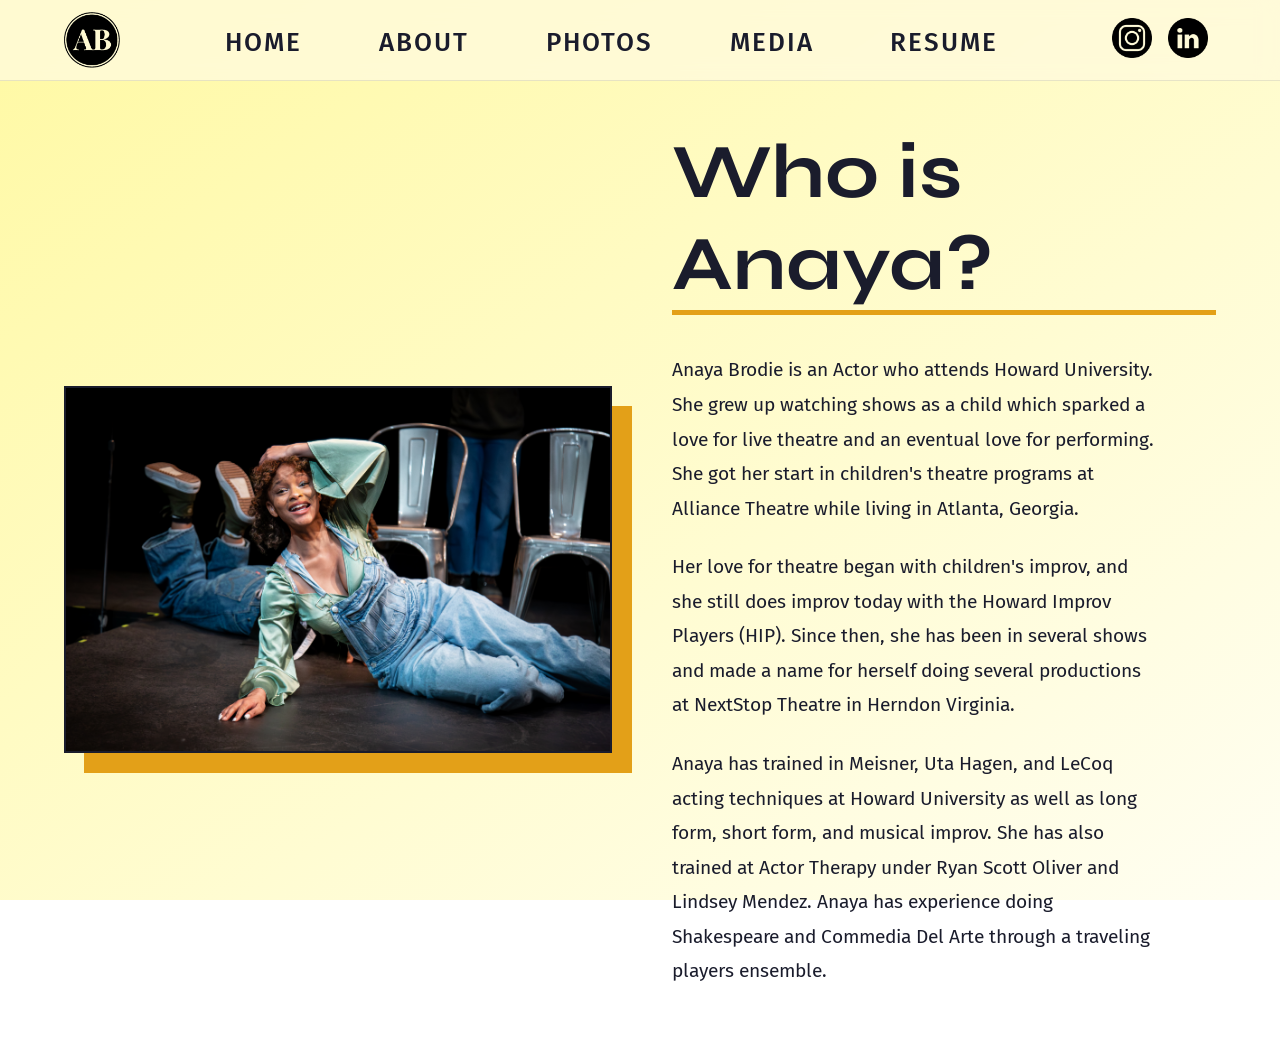
==== commit 51fe1165: "Update about.html" ====
--- a/about.html
+++ b/about.html
@@ -28,25 +28,19 @@
             <div class="about-content">
                 <h1 class="navy-text syne-700">Who is Anaya?</h1>
                 <p class="para fira-sans-regular">
-                    Lorem ipsum dolor sit amet, consectetur adipiscing elit, sed do eiusmod tempor 
-                    incididunt ut labore et dolore magna aliqua. Ut enim ad minim veniam, quis 
-                    nostrud exercitation ullamco laboris nisi ut aliquip ex ea commodo consequat. 
-                    Duis aute irure dolor in reprehenderit in voluptate velit esse cillum dolore eu fugiat nulla pariatur. 
-                    Excepteur sint occaecat cupidatat non proident, sunt in culpa qui officia deserunt mollit anim id est laborum.
+                    Anaya Brodie is an Actor who attends Howard University. 
+                    She grew up watching shows as a child which sparked a love for live theatre and an eventual love for performing. 
+                    She got her start in children's theatre programs at Alliance Theatre while living in Atlanta, Georgia.
                 </p>
                 <p class="para fira-sans-regular">
-                    Lorem ipsum dolor sit amet, consectetur adipiscing elit, sed do eiusmod tempor 
-                    incididunt ut labore et dolore magna aliqua. Ut enim ad minim veniam, quis 
-                    nostrud exercitation ullamco laboris nisi ut aliquip ex ea commodo consequat. 
-                    Duis aute irure dolor in reprehenderit in voluptate velit esse cillum dolore eu fugiat nulla pariatur. 
-                    Excepteur sint occaecat cupidatat non proident, sunt in culpa qui officia deserunt mollit anim id est laborum.
+                    Her love for theatre began with children's improv, and she still does improv today with the Howard Improv Players (HIP). 
+                    Since then, she has been in several shows and made a name for herself doing several productions at NextStop Theatre in Herndon Virginia.
+
                 </p>
                 <p class="para fira-sans-regular">
-                    Lorem ipsum dolor sit amet, consectetur adipiscing elit, sed do eiusmod tempor 
-                    incididunt ut labore et dolore magna aliqua. Ut enim ad minim veniam, quis 
-                    nostrud exercitation ullamco laboris nisi ut aliquip ex ea commodo consequat. 
-                    Duis aute irure dolor in reprehenderit in voluptate velit esse cillum dolore eu fugiat nulla pariatur. 
-                    Excepteur sint occaecat cupidatat non proident, sunt in culpa qui officia deserunt mollit anim id est laborum.
+                    Anaya has trained in Meisner, Uta Hagen, and LeCoq acting techniques at Howard University as well as long form, short form, and musical improv. 
+                    She has also trained at Actor Therapy under Ryan Scott Oliver and Lindsey Mendez. 
+                    Anaya has experience doing Shakespeare and Commedia Del Arte through a traveling players ensemble.
                 </p>
             </div>
         </main>
